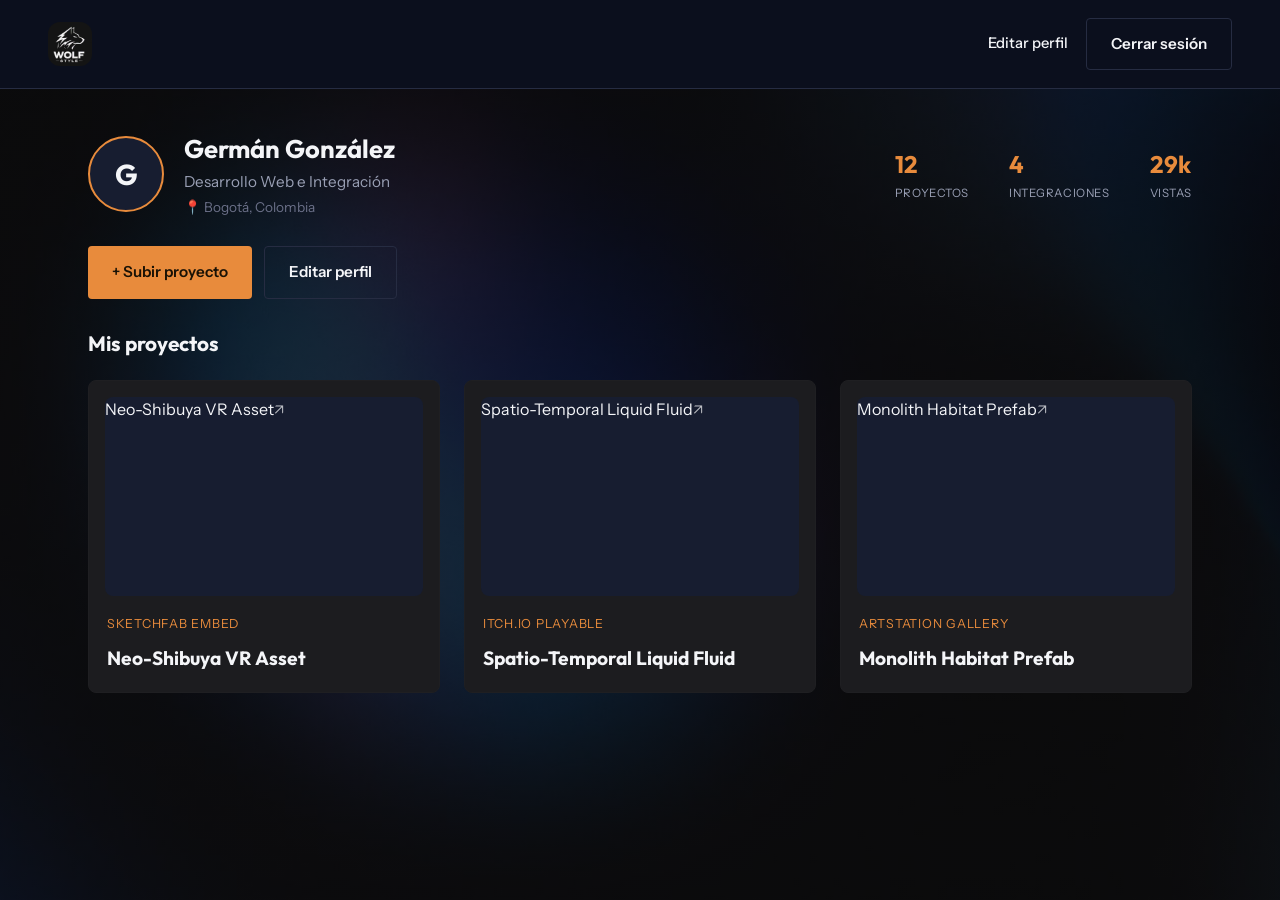
==== dashboard.html @ bf5c7b0a "Wolf Style - prototipo Fase 2 (landing + vistas)" ====
<!doctype html>
<html lang="es">
<head>
  <meta charset="utf-8">
  <meta name="viewport" content="width=device-width, initial-scale=1">
  <title>Mi portafolio — Wolf Style</title>
  <link rel="preconnect" href="https://fonts.googleapis.com">
  <link rel="preconnect" href="https://fonts.gstatic.com" crossorigin>
  <link href="https://fonts.googleapis.com/css2?family=Instrument+Sans:wght@400;500;600;700&family=Outfit:wght@400;500;600;700&display=swap" rel="stylesheet">
  <link rel="stylesheet" href="css/estilos.css">
</head>
<body>
  <header class="barra">
    <a class="marca" href="index.html"><img src="img/logo-wolf.png" alt="Wolf Style" class="logo-img"></a>
    <div class="acciones-nav">
      <a class="nav-signin" href="editar-perfil.html">Editar perfil</a>
      <a class="boton boton-borde" href="index.html">Cerrar sesión</a>
    </div>
  </header>

  <main class="dash">
    <div class="perfil-dash">
      <div class="izq">
        <div class="avatar-dash">G</div>
        <div>
          <h1>Germán González</h1>
          <div class="rol">Desarrollo Web e Integración</div>
          <div class="lugar">📍 Bogotá, Colombia</div>
        </div>
      </div>
      <div class="stats-dash">
        <div><div class="num">12</div><div class="lbl">Proyectos</div></div>
        <div><div class="num">4</div><div class="lbl">Integraciones</div></div>
        <div><div class="num">29k</div><div class="lbl">Vistas</div></div>
      </div>
    </div>

    <div class="acciones-dash">
      <a class="boton boton-naranja" href="subir-proyecto.html">+ Subir proyecto</a>
      <a class="boton boton-borde" href="editar-perfil.html">Editar perfil</a>
    </div>

    <h2>Mis proyectos</h2>
    <div class="grid-proyectos">
      <article class="proyecto">
        <div class="proyecto-img relleno-a">Neo-Shibuya VR Asset<span class="link">↗</span></div>
        <div class="proyecto-cuerpo"><span class="proyecto-tag">Sketchfab Embed</span><h4>Neo-Shibuya VR Asset</h4></div>
      </article>
      <article class="proyecto">
        <div class="proyecto-img relleno-b">Spatio-Temporal Liquid Fluid<span class="link">↗</span></div>
        <div class="proyecto-cuerpo"><span class="proyecto-tag">Itch.io Playable</span><h4>Spatio-Temporal Liquid Fluid</h4></div>
      </article>
      <article class="proyecto">
        <div class="proyecto-img relleno-c">Monolith Habitat Prefab<span class="link">↗</span></div>
        <div class="proyecto-cuerpo"><span class="proyecto-tag">ArtStation Gallery</span><h4>Monolith Habitat Prefab</h4></div>
      </article>
    </div>
  </main>
</body>
</html>
---- css/estilos.css ----
/* Wolf Style - estilos */

:root {
  --bg: #080b16;
  --bg2: #0b0f1d;
  --surface: #121626;
  --surface2: #171d30;
  --borde: #262c42;

  --texto: #F4F5F8;
  --gris: #9AA0B5;
  --gris2: #6B7088;

  --naranja: #E88B3C;
  --naranja2: #D97B2A;
  --indigo: #5C5CB5;
  --indigo2: #4b4ba0;
  --azul: #6E86F7;

  --titulo: "Outfit", "Instrument Sans", sans-serif;
  --texto-font: "Instrument Sans", system-ui, sans-serif;

  --ancho: 1200px;
  --radio: 14px;
}

* { margin: 0; padding: 0; box-sizing: border-box; }

body {
  font-family: var(--texto-font);
  color: var(--texto);
  line-height: 1.6;
  overflow-x: hidden;
  background:
    linear-gradient(rgba(9,9,10,.80), rgba(9,9,10,.80)),
    url('../img/bg-glow-azul.jpg') center top / cover no-repeat,
    #09090A;
  background-attachment: fixed;
}

img { max-width: 100%; display: block; }
a { color: inherit; text-decoration: none; }
button { font-family: inherit; cursor: pointer; border: none; }
ul { list-style: none; }

.contenedor { max-width: var(--ancho); margin: 0 auto; padding: 0 24px; }
.seccion { padding: 90px 0; }

/* titulos de seccion */
.etiqueta {
  display: inline-flex; align-items: center; gap: 10px;
  color: var(--naranja); font-family: var(--titulo);
  font-size: .78rem; font-weight: 600; letter-spacing: .22em;
  text-transform: uppercase; margin-bottom: 18px;
}
.etiqueta::before { content: ""; width: 26px; height: 2px; background: var(--naranja); }
.titulo-seccion { text-align: center; max-width: 780px; margin: 0 auto 50px; }
.titulo-seccion h2 { font-family: var(--titulo); font-weight: 700; font-size: clamp(1.9rem, 4.5vw, 3rem); line-height: 1.12; letter-spacing: -.02em; }
.titulo-seccion p { color: var(--gris); margin-top: 18px; font-size: 1.05rem; }
.naranja { color: var(--naranja); }

/* botones */
.boton { display: inline-flex; align-items: center; justify-content: center; gap: 10px; padding: 13px 24px; border-radius: 4px; font-weight: 600; font-size: .95rem; transition: .2s; white-space: nowrap; }
.boton:hover { transform: translateY(-2px); }
.boton-naranja { background: var(--naranja); color: #1a1205; }
.boton-naranja:hover { background: var(--naranja2); }
.boton-indigo { background: var(--indigo); color: #fff; }
.boton-indigo:hover { background: var(--indigo2); }
.boton-borde { background: transparent; color: var(--texto); border: 1px solid var(--borde); }
.boton-borde:hover { border-color: var(--gris); background: var(--surface); }

/* navegacion */
.nav { position: sticky; top: 0; z-index: 50; background: #1F1F4E; border-bottom: 1px solid #1F1F22; }
.nav-inner { display: flex; align-items: center; gap: 32px; height: 68px; }
.marca { display: flex; align-items: center; gap: 10px; }
.marca .logo-img { height: 44px; width: 44px; border-radius: 12px; object-fit: cover; display: block; }
.nav-burger { width: 44px; height: 44px; border-radius: 50%; background: #fff; color: #1F1F4E; font-size: 1.15rem; display: grid; place-items: center; margin-left: 8px; border: none; cursor: pointer; }
.boton-nav-out { background: rgba(92,92,181,.20); border: 1px solid #5555CA; color: #fff; border-radius: 4px; backdrop-filter: blur(8px); }
.boton-nav-out:hover { background: rgba(92,92,181,.35); }
.nav-links { display: flex; gap: 28px; margin-left: 12px; }
.nav-links a { color: var(--gris); font-size: .92rem; transition: color .2s; }
.nav-links a:hover { color: var(--texto); }
.nav-acciones { margin-left: auto; display: flex; align-items: center; gap: 18px; }
.nav-signin { color: var(--texto); font-size: .92rem; font-weight: 500; }

/* hero */
.hero { position: relative; text-align: center; padding: 110px 0 100px; }
.hero-inner { position: relative; max-width: 900px; margin: 0 auto; }
.hero h1 { font-family: var(--titulo); font-weight: 700; font-size: clamp(2.6rem, 8vw, 5rem); line-height: 1.05; letter-spacing: -.03em; }
.hero h1 .h-blanco { color: var(--texto); }
.hero h1 .h-azul { color: var(--azul); }
.hero p { color: var(--gris); font-size: 1.15rem; max-width: 640px; margin: 24px auto 36px; }
.hero-botones { display: flex; gap: 16px; justify-content: center; flex-wrap: wrap; }

/* caja chronology */
.caja-chrono { border: 1px solid var(--borde); background: rgba(18,22,38,.45); border-radius: 0; padding: 56px 40px; }

/* tarjetas features */
.grid-features { display: grid; grid-template-columns: repeat(3, 1fr); gap: 24px; }
.feature { position: relative; background: var(--surface); border: 1px solid var(--borde); border-radius: 8px; padding: 32px; overflow: hidden; transition: .2s; }
.feature:hover { border-color: var(--naranja); transform: translateY(-4px); }
.feature-icono { width: 48px; height: 48px; border-radius: 12px; background: var(--surface2); display: grid; place-items: center; color: var(--naranja); font-size: 1.3rem; margin-bottom: 26px; }
.feature-icono svg, .feature-icono img { width: 24px; height: 24px; }
.integra-ic img { width: 20px; height: 20px; display: block; }
.lugar .pin { width: 12px; height: 12px; display: inline-block; vertical-align: -1px; }
.feature-num { position: absolute; top: 24px; right: 28px; font-family: var(--titulo); font-weight: 700; font-size: 2.4rem; color: var(--naranja); opacity: .85; }
.feature h3 { font-family: var(--titulo); font-size: 1.25rem; margin-bottom: 12px; }
.feature p { color: var(--gris); font-size: .95rem; }

/* seccion tus ideas */
.ideas-grid { display: flex; gap: 24px; }
.ideas-img { height: 340px; border-radius: 16px; overflow: hidden; background: var(--surface2); border: 1px solid var(--borde); flex: 1; }
.ideas-img.grande { flex: 2; }
.ideas-img img { width: 100%; height: 100%; object-fit: cover; }

/* perfil de ejemplo */
.perfil { background: rgba(18,18,20,.20); border: 1px solid #2A2A2E; border-radius: 12px; padding: 36px; backdrop-filter: blur(10px); overflow: hidden; }
.perfil-cabecera { display: flex; align-items: center; gap: 22px; flex-wrap: wrap; background: #1C1C1F; margin: -36px -36px 0; padding: 28px 36px; }
.perfil-foto { width: 76px; height: 76px; border-radius: 50%; border: 2px solid var(--naranja); overflow: hidden; background: var(--surface2); flex-shrink: 0; }
.perfil-foto img { width: 100%; height: 100%; object-fit: cover; }
.perfil-datos h3 { font-family: var(--titulo); font-size: 1.5rem; }
.perfil-datos .rol { color: var(--gris); font-size: .95rem; }
.perfil-datos .lugar { color: var(--gris2); font-size: .85rem; margin-top: 2px; }
.perfil-stats { margin-left: auto; display: flex; gap: 40px; text-align: center; }
.perfil-stats .num { font-family: var(--titulo); font-weight: 700; font-size: 1.5rem; color: var(--naranja); }
.perfil-stats .lbl { color: var(--gris); font-size: .72rem; text-transform: uppercase; letter-spacing: .05em; }

.tabs { display: flex; gap: 10px; flex-wrap: wrap; align-items: center; background: #121214; border: 1px solid #1F1F22; margin: 0 -36px 24px; padding: 14px 36px; }
.tab { background: transparent; color: var(--gris); border: 1px solid transparent; padding: 8px 16px; border-radius: 4px; font-size: .9rem; transition: .2s; }
.tab:hover { color: var(--texto); }
.tab.activo { color: var(--naranja); background: #362612; border-color: #D98F39; }

/* tarjetas proyecto */
.grid-proyectos { display: grid; grid-template-columns: repeat(3, 1fr); gap: 24px; }
.proyecto { background: #1C1C1F; border: 1px solid #1F1F22; border-radius: 8px; padding: 16px; transition: .2s; }
.proyecto:hover { transform: translateY(-4px); border-color: var(--gris2); }
.proyecto-img { aspect-ratio: 16/10; overflow: hidden; background: var(--surface2); border-radius: 8px; }
.proyecto-img img { width: 100%; height: 100%; object-fit: cover; }
.proyecto-cuerpo { padding: 14px 2px 2px; }
.proyecto-tag-row { display: flex; justify-content: space-between; align-items: center; }
.proyecto .link { color: #fff; opacity: .7; font-size: .95rem; display: inline-flex; }
.proyecto .link img { width: 14px; height: 14px; display: block; }
.proyecto-tag { color: var(--naranja); font-size: .78rem; text-transform: uppercase; letter-spacing: .06em; }
.proyecto-cuerpo h4 { font-family: var(--titulo); font-size: 1.2rem; margin-top: 8px; }

/* integraciones */
.grid-integra { display: grid; grid-template-columns: repeat(4, 1fr); gap: 16px; }
.integra { display: flex; align-items: center; gap: 14px; padding: 18px 20px; background: rgba(28,28,31,.20); border: 1px solid var(--borde); border-radius: 6px; backdrop-filter: blur(8px); transition: transform .2s; }
.integra:hover { transform: translateY(-2px); }
.integra-github { border: 0; position: relative; }
.integra-github::before { content: ""; position: absolute; inset: 0; border-radius: 6px; padding: 1px; background: linear-gradient(135deg, #1313F8, #0B0B92); -webkit-mask: linear-gradient(#000 0 0) content-box, linear-gradient(#000 0 0); -webkit-mask-composite: xor; mask-composite: exclude; pointer-events: none; }
.integra-ic { width: 38px; height: 38px; border-radius: 10px; background: var(--surface2); display: grid; place-items: center; color: var(--naranja); font-family: var(--titulo); font-weight: 700; font-size: 1.05rem; }
.integra b { font-family: var(--titulo); font-size: .98rem; display: block; }
.integra span { color: var(--gris2); font-size: .8rem; }

/* creadores destacados */
.grid-creadores { display: grid; grid-template-columns: repeat(4, 1fr); gap: 20px; }
.creador { background: #1C1C1F; border: 1px solid var(--borde); border-radius: 8px; padding: 16px; transition: transform .2s; }
.creador:hover { transform: translateY(-4px); }
.creador-img { aspect-ratio: 11/10; overflow: hidden; background: var(--surface2); border-radius: 8px; }
.creador-img img { width: 100%; height: 100%; object-fit: cover; }
.creador-cuerpo { padding: 16px 2px 2px; }
.creador-cuerpo h4 { font-family: var(--titulo); font-size: 1.05rem; }
.creador-cuerpo .rol { color: var(--gris); font-size: .85rem; margin-bottom: 14px; }
.creador-meta { display: flex; justify-content: space-between; border-top: 1px solid var(--borde); padding-top: 12px; gap: 10px; }
.creador-meta .k { color: var(--gris2); font-size: .68rem; text-transform: uppercase; letter-spacing: .05em; display: block; }
.creador-meta .cat { color: var(--naranja); font-size: .85rem; font-weight: 600; }
.creador-meta .n { font-family: var(--titulo); font-weight: 700; font-size: 1.1rem; }

/* pie de pagina */
.footer { background: var(--bg2); border-top: 1px solid var(--borde); padding: 70px 0 30px; }
.footer-grid { display: grid; grid-template-columns: 1.4fr repeat(4, 1fr); gap: 32px; }
.footer-marca .footer-logo { height: 64px; width: auto; display: block; }
.footer-marca p { color: var(--gris2); font-size: .88rem; margin-top: 16px; max-width: 260px; }
.footer-col h5 { font-family: var(--titulo); font-size: .78rem; letter-spacing: .14em; text-transform: uppercase; color: var(--naranja); margin-bottom: 16px; }
.footer-col a { display: block; color: var(--gris); font-size: .9rem; padding: 6px 0; transition: color .2s; }
.footer-col a:hover { color: var(--texto); }
.footer-barra { border-top: 1px solid var(--borde); margin-top: 50px; padding-top: 24px; display: flex; justify-content: space-between; color: var(--gris2); font-size: .82rem; flex-wrap: wrap; gap: 10px; }
.footer-legal { display: flex; gap: 20px; }

/* responsive */
@media (max-width: 900px) {
  .grid-features, .grid-proyectos, .grid-creadores, .grid-integra { grid-template-columns: repeat(2, 1fr); }
  .footer-grid { grid-template-columns: 1fr 1fr; }
  .nav-links { display: none; }
  .nav.abierto .nav-links { display: flex; position: absolute; top: 68px; left: 0; right: 0; flex-direction: column; background: #1F1F4E; padding: 20px 24px; border-bottom: 1px solid #1F1F22; }
  .perfil-stats { margin-left: 0; width: 100%; justify-content: space-between; gap: 16px; }
  .ideas-grid { flex-direction: column; }
  .ideas-img, .ideas-img.grande { flex: none; }
}
@media (max-width: 560px) {
  .grid-features, .grid-proyectos, .grid-creadores, .grid-integra, .footer-grid { grid-template-columns: 1fr; }
  .seccion { padding: 64px 0; }
  .caja-chrono { padding: 36px 22px; }
}

/* login y registro */
.auth { min-height: calc(100vh - 68px); display: grid; place-items: center; padding: 50px 24px; }
.auth-moodboard { background: linear-gradient(90deg, rgba(8,11,22,.35) 0%, rgba(8,11,22,.80) 48%, var(--bg) 72%), url('../img/bg-moodboard.jpg') left center / cover no-repeat; }
.auth-registro { background: linear-gradient(rgba(8,11,22,.30), rgba(8,11,22,.45)), url('../img/bg-escritorio-1.jpg') center / cover no-repeat; }
.auth-subir { background: linear-gradient(rgba(8,11,22,.30), rgba(8,11,22,.45)), url('../img/bg-escritorio-2.jpg') center / cover no-repeat; }
.auth-editar { background: linear-gradient(rgba(8,11,22,.30), rgba(8,11,22,.45)), url('../img/bg-escritorio-3.jpg') center / cover no-repeat; }
.auth-card { width: 100%; max-width: 440px; background: var(--surface); border: 1px solid var(--borde); border-radius: 18px; padding: 40px 34px; }
.auth-card.ancho { max-width: 560px; }
.auth-card h1 { font-family: var(--titulo); font-size: 1.6rem; }
.auth-card .sub { color: var(--gris); font-size: .92rem; margin: 8px 0 24px; }
.campo { margin-bottom: 16px; }
.campo label { display: block; font-size: .82rem; color: var(--gris); margin-bottom: 8px; }
.campo input, .campo select, .campo textarea { width: 100%; background: var(--bg); border: 1px solid var(--borde); border-radius: 10px; padding: 12px 14px; color: var(--texto); font-family: inherit; font-size: .95rem; }
.campo input::placeholder, .campo textarea::placeholder { color: var(--gris2); }
.campo input:focus, .campo select:focus, .campo textarea:focus { outline: none; border-color: var(--indigo); }
.campo textarea { resize: vertical; min-height: 90px; }
.fila { display: grid; grid-template-columns: 1fr 1fr; gap: 16px; }
.olvide { display: block; text-align: right; font-size: .8rem; margin-top: 8px; color: var(--naranja); }
.boton-full { width: 100%; margin-top: 6px; }
.auth-alt { text-align: center; color: var(--gris); font-size: .9rem; margin-top: 20px; }
.auth-alt a { color: var(--naranja); font-weight: 600; }

/* dashboard */
.barra { display: flex; align-items: center; justify-content: space-between; padding: 18px 48px; background: var(--bg2); border-bottom: 1px solid var(--borde); }
.barra .acciones-nav { display: flex; align-items: center; gap: 18px; }
.dash { padding: 40px 48px; max-width: 1200px; margin: 0 auto; }
.perfil-dash { display: flex; align-items: center; justify-content: space-between; flex-wrap: wrap; gap: 24px; }
.perfil-dash .izq { display: flex; align-items: center; gap: 20px; }
.avatar-dash { width: 76px; height: 76px; border-radius: 50%; border: 2px solid var(--naranja); background: var(--surface2); display: grid; place-items: center; font-family: var(--titulo); font-weight: 700; font-size: 1.8rem; }
.perfil-dash h1 { font-family: var(--titulo); font-size: 1.6rem; }
.perfil-dash .rol { color: var(--gris); font-size: .95rem; }
.perfil-dash .lugar { color: var(--gris2); font-size: .85rem; margin-top: 2px; }
.stats-dash { display: flex; gap: 40px; }
.stats-dash .num { font-family: var(--titulo); font-weight: 700; font-size: 1.5rem; color: var(--naranja); }
.stats-dash .lbl { color: var(--gris); font-size: .72rem; text-transform: uppercase; letter-spacing: .05em; }
.acciones-dash { display: flex; gap: 12px; margin: 28px 0; }
.dash h2 { font-family: var(--titulo); font-size: 1.3rem; margin: 28px 0 20px; }

@media (max-width: 560px) {
  .fila { grid-template-columns: 1fr; }
  .barra, .dash { padding-left: 24px; padding-right: 24px; }
  .stats-dash { gap: 24px; }
}
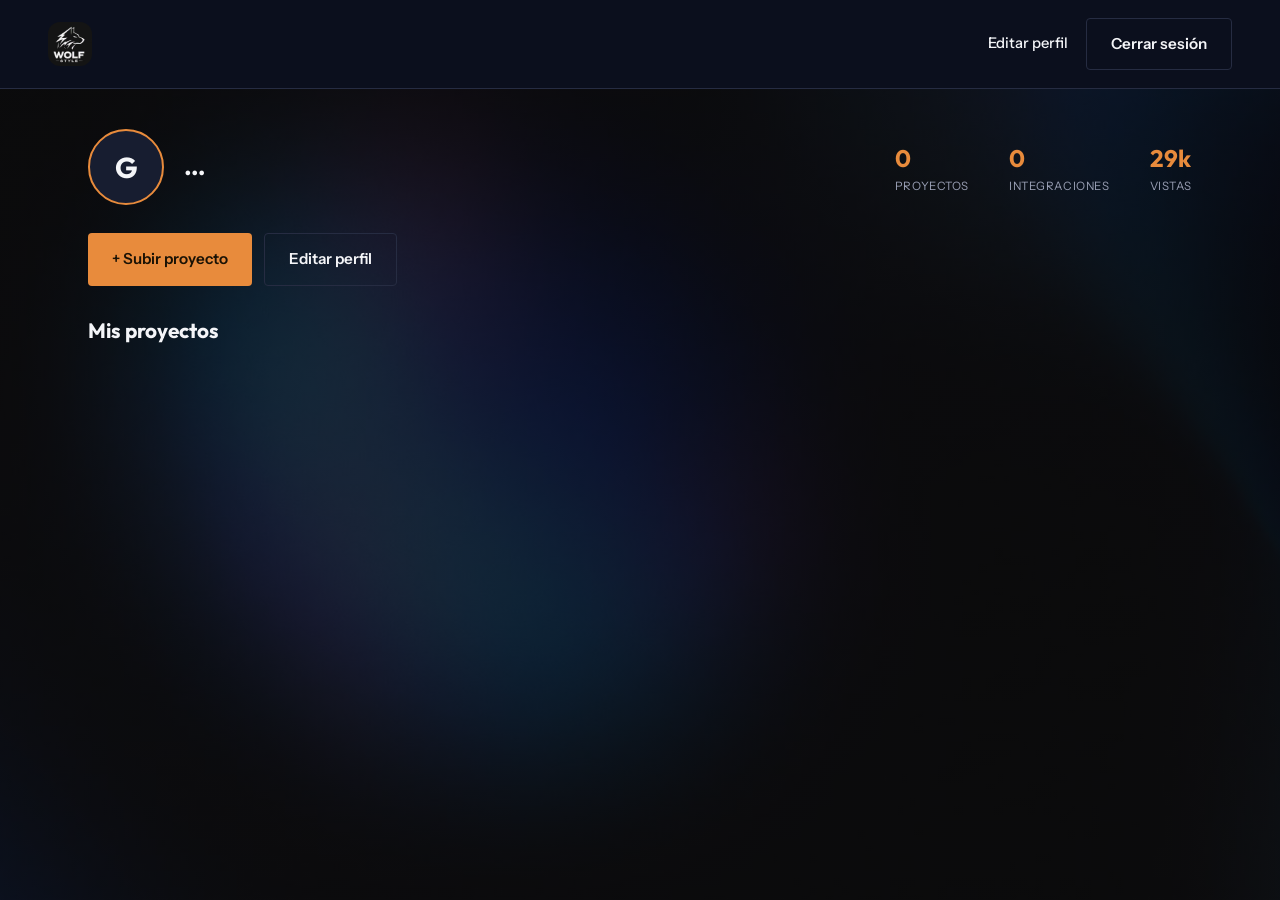
==== commit f2afa1ff: "Conecto login, registro, dashboard, subir y editar con la API; agrego la vista de proyecto" ====
--- a/dashboard.html
+++ b/dashboard.html
@@ -21,16 +21,16 @@
   <main class="dash">
     <div class="perfil-dash">
       <div class="izq">
-        <div class="avatar-dash">G</div>
+        <div class="avatar-dash" id="avatar">G</div>
         <div>
-          <h1>Germán González</h1>
-          <div class="rol">Desarrollo Web e Integración</div>
-          <div class="lugar">📍 Bogotá, Colombia</div>
+          <h1 id="nombre">…</h1>
+          <div class="rol" id="rol"></div>
+          <div class="lugar" id="lugar"></div>
         </div>
       </div>
       <div class="stats-dash">
-        <div><div class="num">12</div><div class="lbl">Proyectos</div></div>
-        <div><div class="num">4</div><div class="lbl">Integraciones</div></div>
+        <div><div class="num" id="statProyectos">0</div><div class="lbl">Proyectos</div></div>
+        <div><div class="num" id="statIntegraciones">0</div><div class="lbl">Integraciones</div></div>
         <div><div class="num">29k</div><div class="lbl">Vistas</div></div>
       </div>
     </div>
@@ -41,20 +41,52 @@
     </div>
 
     <h2>Mis proyectos</h2>
-    <div class="grid-proyectos">
-      <article class="proyecto">
-        <div class="proyecto-img relleno-a">Neo-Shibuya VR Asset<span class="link">↗</span></div>
-        <div class="proyecto-cuerpo"><span class="proyecto-tag">Sketchfab Embed</span><h4>Neo-Shibuya VR Asset</h4></div>
-      </article>
-      <article class="proyecto">
-        <div class="proyecto-img relleno-b">Spatio-Temporal Liquid Fluid<span class="link">↗</span></div>
-        <div class="proyecto-cuerpo"><span class="proyecto-tag">Itch.io Playable</span><h4>Spatio-Temporal Liquid Fluid</h4></div>
-      </article>
-      <article class="proyecto">
-        <div class="proyecto-img relleno-c">Monolith Habitat Prefab<span class="link">↗</span></div>
-        <div class="proyecto-cuerpo"><span class="proyecto-tag">ArtStation Gallery</span><h4>Monolith Habitat Prefab</h4></div>
-      </article>
-    </div>
+    <p id="estado" style="display:none;color:#9a9ab0"></p>
+    <div class="grid-proyectos" id="grid"></div>
   </main>
+
+  <script src="js/api.js"></script>
+  <script>
+    if (wolfRequireAuth()) {
+      const u = WolfAPI.getUser();
+
+      // Cerrar sesion
+      document.querySelector('.acciones-nav .boton-borde').addEventListener('click', (e) => {
+        e.preventDefault(); WolfAPI.logout(); location.href = 'index.html';
+      });
+
+      // Perfil
+      document.getElementById('nombre').textContent = u.Nombre_Completo || u.Apodo || 'Usuario';
+      document.getElementById('rol').textContent = u.Labor || 'Creativo en Wolf Style';
+      document.getElementById('lugar').textContent = '📍 ' + [u.Ciudad, u["País"]].filter(Boolean).join(', ');
+      const avatar = document.getElementById('avatar');
+      if (u.Imagen_Perfil) { avatar.style.background = "center/cover url('" + u.Imagen_Perfil + "')"; avatar.textContent = ''; }
+      else avatar.textContent = (u.Nombre_Completo || u.Apodo || '?').trim().charAt(0).toUpperCase();
+
+      const grid = document.getElementById('grid');
+      const estado = document.getElementById('estado');
+      const verEstado = t => { estado.style.display = 'block'; estado.textContent = t; };
+
+      (async () => {
+        try {
+          const data = await WolfAPI.listarRecursosDe(WolfAPI.userId());
+          const recursos = data.recursos || [];
+          document.getElementById('statProyectos').textContent = recursos.length;
+          document.getElementById('statIntegraciones').textContent = new Set(recursos.map(r => r.Tipo)).size;
+          if (!recursos.length) return verEstado('Aún no tienes proyectos. ¡Sube el primero!');
+          grid.innerHTML = recursos.map(r => {
+            const id = r.Id_Recurso || r._id;
+            const img = r.Imagen_de_Portada
+              ? '<div class="proyecto-img"><img src="' + r.Imagen_de_Portada + '" alt="' + (r.Nombre || '') + '"></div>'
+              : '<div class="proyecto-img" style="display:grid;place-items:center;color:#8a8aa0">' + (r.Nombre || '') + '</div>';
+            return '<article class="proyecto"><a href="proyecto.html?id=' + id + '" style="color:inherit;text-decoration:none">' +
+              img +
+              '<div class="proyecto-cuerpo"><div class="proyecto-tag-row"><span class="proyecto-tag">' + (r.Tipo || 'Proyecto') +
+              '</span><span class="link"><img src="img/external-link.svg" alt=""></span></div><h4>' + (r.Nombre || 'Sin título') + '</h4></div></a></article>';
+          }).join('');
+        } catch (e) { verEstado('No se pudieron cargar los proyectos: ' + e.message); }
+      })();
+    }
+  </script>
 </body>
 </html>
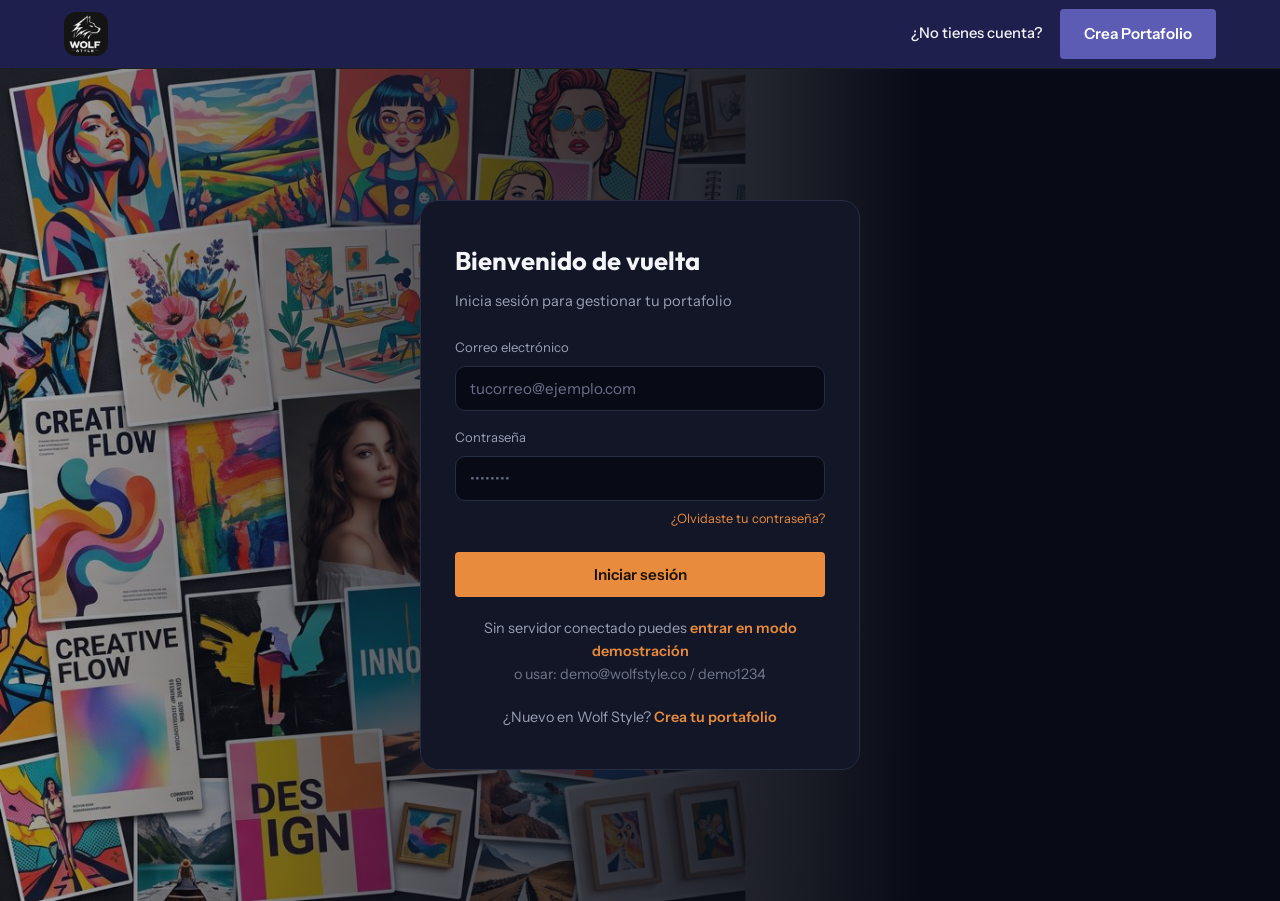
==== commit ca755aca: "Muestro un recuadro con el nombre cuando la portada de un proyecto no carga, en vez de dejar la imag" ====
--- a/dashboard.html
+++ b/dashboard.html
@@ -77,7 +77,7 @@
           grid.innerHTML = recursos.map(r => {
             const id = r.Id_Recurso || r._id;
             const img = r.Imagen_de_Portada
-              ? '<div class="proyecto-img"><img src="' + r.Imagen_de_Portada + '" alt="' + (r.Nombre || '') + '"></div>'
+              ? '<div class="proyecto-img"><img src="' + r.Imagen_de_Portada + '" alt="' + (r.Nombre || '') + '" onerror="wolfImgFallback(this)"></div>'
               : '<div class="proyecto-img" style="display:grid;place-items:center;color:#8a8aa0">' + (r.Nombre || '') + '</div>';
             return '<article class="proyecto"><a href="proyecto.html?id=' + id + '" style="color:inherit;text-decoration:none">' +
               img +
